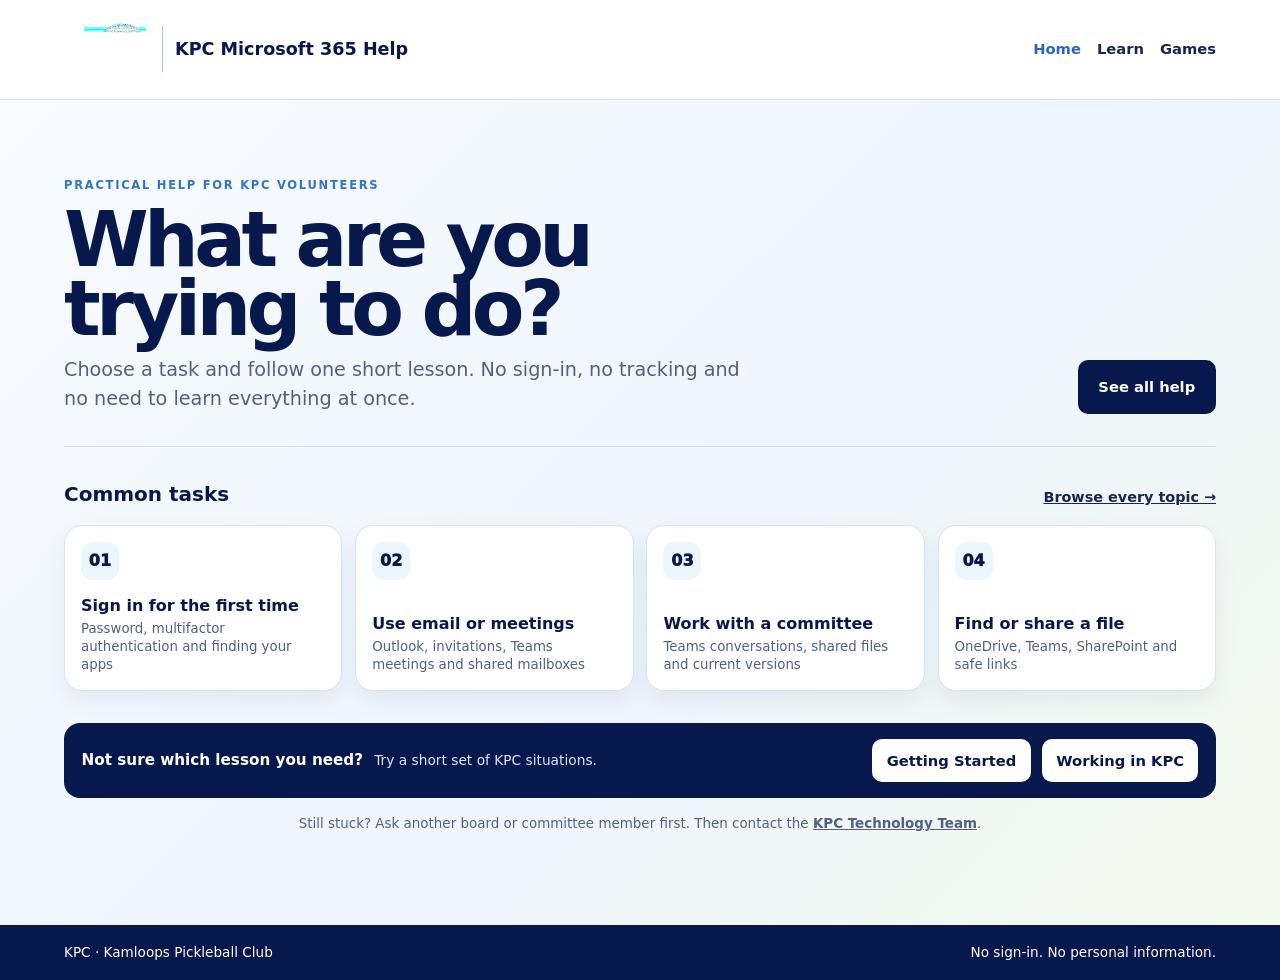
==== index.html @ 62f2fb40 "Replace home page with minimal task-first launchpad" ====
<!doctype html>
<html lang="en">
<head>
  <meta charset="utf-8">
  <meta name="viewport" content="width=device-width, initial-scale=1">
  <meta name="description" content="Practical Microsoft 365 help for KPC board and committee volunteers.">
  <title>KPC Microsoft 365 Help</title>
  <link rel="stylesheet" href="styles.css">
  <link rel="stylesheet" href="header-fix.css">
  <link rel="stylesheet" href="quiz-training.css">
  <link rel="stylesheet" href="home-minimal.css">
</head>
<body class="home-page">
<header class="site-header">
  <a class="brand" href="#top"><span class="brand-logo-wrap"><img class="brand-logo" src="assets/kpc-logo.png" alt="Kamloops Pickleball Club"></span><span class="divider"></span><strong>KPC Microsoft 365 Help</strong></a>
  <nav aria-label="Main navigation"><a class="active" href="#top">Home</a><a href="learn.html">Learn</a><a href="#games">Games</a></nav>
</header>
<main id="top" class="minimal-home">
  <div class="minimal-shell">
    <section class="minimal-hero">
      <div>
        <p class="eyebrow">Practical help for KPC volunteers</p>
        <h1>What are you trying to do?</h1>
        <p class="lead">Choose a task and follow one short lesson. No sign-in, no tracking and no need to learn everything at once.</p>
      </div>
      <a class="button dark" href="learn.html">See all help</a>
    </section>

    <section class="popular-help" aria-labelledby="popularHelpTitle">
      <header class="popular-help-header"><h2 id="popularHelpTitle">Common tasks</h2><a href="learn.html">Browse every topic →</a></header>
      <div class="task-launcher">
        <a class="task-link" href="learn.html#lesson/first-time-m365-sign-in"><span>01</span><span><strong>Sign in for the first time</strong><small>Password, multifactor authentication and finding your apps</small></span></a>
        <a class="task-link" href="learn.html#path/email-meetings"><span>02</span><span><strong>Use email or meetings</strong><small>Outlook, invitations, Teams meetings and shared mailboxes</small></span></a>
        <a class="task-link" href="learn.html#path/committee-work"><span>03</span><span><strong>Work with a committee</strong><small>Teams conversations, shared files and current versions</small></span></a>
        <a class="task-link" href="learn.html#path/files-what-goes-where"><span>04</span><span><strong>Find or share a file</strong><small>OneDrive, Teams, SharePoint and safe links</small></span></a>
      </div>
    </section>

    <section id="games" class="minimal-utility">
      <div><strong>Not sure which lesson you need?</strong><span>Try a short set of KPC situations.</span></div>
      <div><button class="button" data-start-quiz="erne">Getting Started</button><button class="button" data-start-quiz="smash">Working in KPC</button></div>
    </section>

    <p class="minimal-support">Still stuck? Ask another board or committee member first. Then contact the <a href="mailto:ITConsult@kamloopspickleballclub.ca">KPC Technology Team</a>.</p>
  </div>
</main>
<footer><span>KPC · Kamloops Pickleball Club</span><span>No sign-in. No personal information.</span></footer>
<div id="topicGrid" hidden></div>
<dialog id="topicDialog" hidden><button data-close-topic aria-label="Close">×</button><div id="topicContent"></div></dialog>
<dialog id="quizDialog"><button class="close" data-close-quiz aria-label="Close">×</button><div id="quizContent"></div></dialog>
<script src="app.js"></script><script src="quiz-training.js"></script>
</body>
</html>
---- styles.css ----
:root{--navy:#07184d;--blue:#3f95df;--green:#76a836;--yellow:#f0e353;--pale:#f1f6fc;--ink:#162650;--muted:#52617c;--white:#fff;--line:#d9e2ef;--shadow:0 12px 28px rgba(7,24,77,.10);font-family:Inter,ui-sans-serif,system-ui,-apple-system,BlinkMacSystemFont,"Segoe UI",sans-serif}*{box-sizing:border-box}html{scroll-behavior:smooth}body{margin:0;background:var(--pale);color:var(--ink);line-height:1.5}a{color:inherit}button{font:inherit}.site-header{display:flex;align-items:center;justify-content:space-between;gap:1rem;padding:.65rem clamp(1rem,5vw,4rem);background:#fff;border-bottom:1px solid var(--line);position:sticky;top:0;z-index:5}.brand{display:flex;align-items:center;gap:.75rem;text-decoration:none;font-size:1.1rem;color:var(--navy)}.brand-logo-wrap{width:72px;height:58px;display:flex;align-items:center;justify-content:center;overflow:visible}.brand-logo{width:72px;height:58px;object-fit:contain;display:block}.divider{height:34px;width:1px;background:#adc1dc}.site-header nav{display:flex;gap:1rem}.site-header nav a{text-decoration:none;font-size:.92rem;font-weight:750}.site-header nav a.active{color:#2868b7}.hero{display:grid;grid-template-columns:1.35fr .65fr;gap:2rem;align-items:center;padding:clamp(3rem,6vw,5rem) clamp(1.2rem,5vw,4rem);background:linear-gradient(135deg,#f7fafd 0%,#edf4fc 100%)}.compact-hero{min-height:430px}.eyebrow{margin:0 0 .7rem;text-transform:uppercase;letter-spacing:.15em;font-weight:900;font-size:.72rem;color:#3275c4}.hero h1{max-width:760px;margin:0 0 1rem;font-size:clamp(2.5rem,5vw,4.7rem);line-height:.98;letter-spacing:-.045em;color:var(--navy)}.lead{max-width:760px;font-size:1.1rem;color:var(--muted)}.actions{display:flex;flex-wrap:wrap;align-items:center;gap:.8rem;margin-top:1.35rem}.button{border:0;border-radius:10px;padding:.7rem 1rem;font-weight:850;text-decoration:none;display:inline-flex;align-items:center;justify-content:center;cursor:pointer;font-size:.92rem}.button.dark{background:var(--navy);color:white}.button.outline{background:white;border:1px solid var(--navy);color:var(--navy)}.button.light{background:white;color:var(--navy)}.button:disabled{opacity:.55;cursor:not-allowed}.text-link{border:0;background:transparent;padding:.4rem;color:var(--navy);text-decoration:underline;cursor:pointer;font-weight:750}.erne-welcome{display:flex;align-items:center;gap:1rem;padding:1rem 1.2rem 0;border-radius:20px;background:white;border:1px solid var(--line);box-shadow:var(--shadow);overflow:hidden;min-height:220px}.erne-welcome img{width:150px;align-self:flex-end;object-fit:contain}.erne-welcome p{margin:0 0 1.2rem;color:var(--muted)}.section{padding:clamp(3rem,6vw,5rem) clamp(1.2rem,5vw,4rem)}.compact-section{padding-top:3.25rem;padding-bottom:3.25rem}.section.white{background:white}.section-heading{max-width:860px;margin-bottom:1.5rem}.section-heading.centre{text-align:center;margin-left:auto;margin-right:auto}.section-heading h2{margin:.1rem 0 .5rem;font-size:clamp(2rem,3.8vw,3.6rem);line-height:1;color:var(--navy)}.section-heading p:last-child{font-size:1rem;color:var(--muted)}.topic-grid{display:grid;grid-template-columns:repeat(2,minmax(0,1fr));gap:1rem}.topic-card{min-height:170px;padding:1.2rem;border-radius:16px;border:1px solid var(--line);background:white;text-align:left;cursor:pointer;display:flex;flex-direction:column;transition:.18s transform,.18s box-shadow}.topic-card:hover,.topic-card:focus-visible{transform:translateY(-2px);box-shadow:var(--shadow)}.topic-number{width:38px;height:38px;border-radius:50%;display:grid;place-items:center;background:#eef4fb;color:var(--navy);font-weight:900;font-size:.75rem}.topic-card h3{margin:auto 0 .25rem;font-size:1.12rem;line-height:1.15;color:var(--navy)}.topic-card p{margin:0;font-size:.9rem;color:var(--muted)}.game-grid{display:grid;grid-template-columns:1fr 1fr;gap:1rem}.game-card{min-height:260px;border-radius:20px;padding:1.25rem;display:grid;grid-template-columns:145px 1fr;align-items:center;gap:1rem;box-shadow:var(--shadow);overflow:hidden}.erne-game{background:linear-gradient(145deg,#eef9e4,#b7df8f);border:1px solid #8fc65b}.smash-game{background:linear-gradient(145deg,#3459a5,#081b55);color:white;border:1px solid #6b83bf}.character{height:190px;display:flex;align-items:flex-end;justify-content:center;overflow:hidden}.character img{width:145px;height:190px;object-fit:contain;object-position:center bottom}.game-card small{text-transform:uppercase;letter-spacing:.12em;font-weight:850;font-size:.68rem}.game-card h3{font-size:1.65rem;margin:.2rem 0}.game-card p{margin:.25rem 0 1rem;font-size:.95rem}.featured{display:flex;justify-content:space-between;align-items:center;gap:2rem}.featured h2{font-size:clamp(1.8rem,3vw,3rem);margin:.2rem 0;color:var(--navy)}.featured p{max-width:760px;color:var(--muted)}.how-strip{display:flex;align-items:center;justify-content:center;gap:1rem;flex-wrap:wrap;padding:1rem 1.2rem;background:#e8f0f9;color:var(--navy);font-weight:800;font-size:.9rem}.page-hero{padding:clamp(3rem,6vw,5rem) clamp(1.2rem,5vw,4rem);background:linear-gradient(135deg,#f7fafd,#edf4fc)}.page-hero h1{margin:.2rem 0 .7rem;font-size:clamp(2.5rem,5vw,4.8rem);line-height:1;color:var(--navy)}.page-hero p:last-child{max-width:760px;color:var(--muted);font-size:1.08rem}.learning-grid{display:grid;grid-template-columns:repeat(2,minmax(0,1fr));gap:1rem}.learning-card{padding:1.35rem;border:1px solid var(--line);border-radius:18px;background:white;box-shadow:0 8px 20px rgba(7,24,77,.06)}.learning-card>span{display:inline-grid;place-items:center;width:38px;height:38px;border-radius:50%;background:#eef4fb;font-weight:900;font-size:.75rem}.learning-card h2{margin:1rem 0 .35rem;color:var(--navy)}.learning-card p{color:var(--muted);min-height:3rem}.memory-hook{margin:1.25rem 0;padding:1rem;border-radius:12px;background:#f3f8ed;border-left:4px solid var(--green)}.memory-hook p{margin:.35rem 0 0}.full-talk p{margin:0 0 1rem}footer{display:flex;justify-content:space-between;gap:1rem;flex-wrap:wrap;padding:1.1rem clamp(1.2rem,5vw,4rem);background:var(--navy);color:white;font-size:.85rem}dialog{width:min(720px,calc(100vw - 1.5rem));max-height:calc(100vh - 1.5rem);border:0;border-radius:20px;padding:0;box-shadow:0 30px 90px rgba(0,0,0,.35)}dialog::backdrop{background:rgba(4,14,45,.72)}.close{position:absolute;top:.8rem;right:.8rem;width:38px;height:38px;border:0;border-radius:50%;font-size:1.45rem;cursor:pointer}.dialog-body,#topicContent,#quizContent{padding:2rem}.dialog-body h2,#topicContent h2,#quizContent h2{font-size:clamp(1.8rem,3.5vw,3rem);line-height:1;margin:.3rem 2.5rem 1rem 0;color:var(--navy)}.topic-points{padding-left:1.25rem}.topic-points li{margin:.55rem 0}.quiz-top{display:flex;justify-content:space-between;gap:1rem;margin-bottom:1rem;font-weight:800;color:var(--muted);font-size:.9rem}.progress{height:8px;border-radius:999px;background:#e8edf5;overflow:hidden;margin-bottom:1.4rem}.progress span{display:block;height:100%;background:var(--blue)}.question{font-size:1.35rem;font-weight:850;color:var(--navy)}.answers{display:grid;gap:.65rem}.answer{padding:.8rem .9rem;text-align:left;border-radius:12px;border:1px solid var(--line);background:white;cursor:pointer;font-weight:750}.answer:hover{border-color:var(--blue)}.answer.correct{background:#eaf8dc;border-color:var(--green)}.answer.incorrect{background:#fff0ed;border-color:#d85c4a}.feedback{margin-top:1rem;padding:.9rem;border-radius:12px;background:var(--pale)}.next-row{display:flex;justify-content:flex-end;margin-top:1rem}.score{font-size:3.2rem;font-weight:950;color:var(--navy);line-height:1}@media(max-width:900px){.hero{grid-template-columns:1fr}.topic-grid,.learning-grid{grid-template-columns:1fr}.game-grid{grid-template-columns:1fr}}@media(max-width:650px){.site-header nav{display:none}.brand{font-size:1rem}.brand-logo-wrap,.brand-logo{width:62px;height:50px}.hero h1{font-size:2.8rem}.erne-welcome{align-items:flex-end}.erne-welcome img{width:110px}.game-card{grid-template-columns:100px 1fr}.character,.character img{width:100px;height:145px}.featured{align-items:flex-start;flex-direction:column}.dialog-body,#topicContent,#quizContent{padding:1.35rem}}
---- header-fix.css ----
.site-header{min-height:96px;overflow:visible}.brand{min-height:78px;overflow:visible}.brand-logo-wrap{width:86px!important;height:78px!important;min-width:86px;display:grid!important;place-items:center;overflow:visible!important}.brand-logo{width:78px!important;height:78px!important;max-width:none!important;object-fit:contain!important;object-position:center!important;display:block!important;clip-path:none!important}.divider{height:46px}@media(max-width:650px){.site-header{min-height:82px}.brand{min-height:66px}.brand-logo-wrap{width:70px!important;height:64px!important;min-width:70px}.brand-logo{width:64px!important;height:64px!important}}
---- quiz-training.css ----
.training-result,.perfect-result{margin:1.25rem 0;padding:1rem 1.1rem;border-radius:14px;background:#f3f7fc;border:1px solid var(--line)}.perfect-result{background:#eef8e5;border-color:#b9d99b}.training-result h3,.perfect-result h3{margin:0 0 .35rem;color:var(--navy)}.training-result p,.perfect-result p{margin:.2rem 0}.training-links{display:flex;flex-wrap:wrap;gap:.65rem;margin-top:.9rem}.training-link{display:inline-flex;align-items:center;padding:.65rem .85rem;border-radius:10px;background:var(--navy);color:#fff;text-decoration:none;font-weight:800;font-size:.9rem}.training-link:hover,.training-link:focus-visible{transform:translateY(-1px);box-shadow:var(--shadow)}
---- home-minimal.css ----
.minimal-home{min-height:calc(100vh - 140px);background:linear-gradient(135deg,#f8fbff 0%,#eef5fc 58%,#f4faed 100%);padding:clamp(2.5rem,6vw,5.5rem) clamp(1.2rem,5vw,4rem)}.minimal-shell{max-width:1180px;margin:0 auto}.minimal-hero{display:grid;grid-template-columns:minmax(0,1fr) auto;gap:2rem;align-items:end;padding-bottom:2rem;border-bottom:1px solid rgba(7,24,77,.12)}.minimal-hero h1{margin:.15rem 0 .8rem;max-width:760px;color:var(--navy);font-size:clamp(3.2rem,6vw,6.4rem);line-height:.9;letter-spacing:-.06em}.minimal-hero .lead{max-width:680px;margin:0;color:var(--muted);font-size:clamp(1.05rem,1.5vw,1.25rem)}.minimal-hero .button{white-space:nowrap;padding:1rem 1.3rem}.popular-help{padding:2rem 0 1rem}.popular-help-header{display:flex;align-items:end;justify-content:space-between;gap:1rem;margin-bottom:1rem}.popular-help h2{margin:0;color:var(--navy);font-size:1.25rem}.popular-help-header a{font-size:.9rem;font-weight:850}.task-launcher{display:grid;grid-template-columns:repeat(4,minmax(0,1fr));gap:.8rem}.task-link{display:flex;min-height:130px;flex-direction:column;justify-content:space-between;padding:1rem;border:1px solid var(--line);border-radius:18px;background:#fff;text-decoration:none;box-shadow:0 10px 24px rgba(7,24,77,.06);transition:.18s transform,.18s box-shadow,.18s border-color}.task-link:hover,.task-link:focus-visible{transform:translateY(-3px);box-shadow:0 16px 30px rgba(7,24,77,.1);border-color:#7cbce8}.task-link span:first-child{display:grid;place-items:center;width:38px;height:38px;border-radius:12px;background:#edf6fc;color:var(--navy);font-weight:950}.task-link strong{display:block;margin-top:1rem;color:var(--navy);font-size:1rem;line-height:1.2}.task-link small{display:block;margin-top:.35rem;color:var(--muted);line-height:1.35}.minimal-utility{display:flex;align-items:center;justify-content:space-between;gap:1rem;margin-top:1rem;padding:1rem 1.1rem;border-radius:16px;background:#07184d;color:#fff}.minimal-utility div{display:flex;align-items:center;gap:.7rem;flex-wrap:wrap}.minimal-utility strong{font-size:.95rem}.minimal-utility span{color:#dce7ff;font-size:.86rem}.minimal-utility .button{padding:.65rem .9rem;background:#fff;color:#07184d;border-color:#fff}.minimal-support{margin-top:1rem;text-align:center;color:var(--muted);font-size:.84rem}.minimal-support a{font-weight:850}@media(max-width:900px){.minimal-hero{grid-template-columns:1fr;align-items:start}.minimal-hero .button{justify-self:start}.task-launcher{grid-template-columns:repeat(2,minmax(0,1fr))}}@media(max-width:560px){.minimal-home{padding-top:2rem}.minimal-hero h1{font-size:3.5rem}.task-launcher{grid-template-columns:1fr}.task-link{min-height:110px}.minimal-utility{align-items:flex-start;flex-direction:column}.minimal-utility .button{width:100%}}
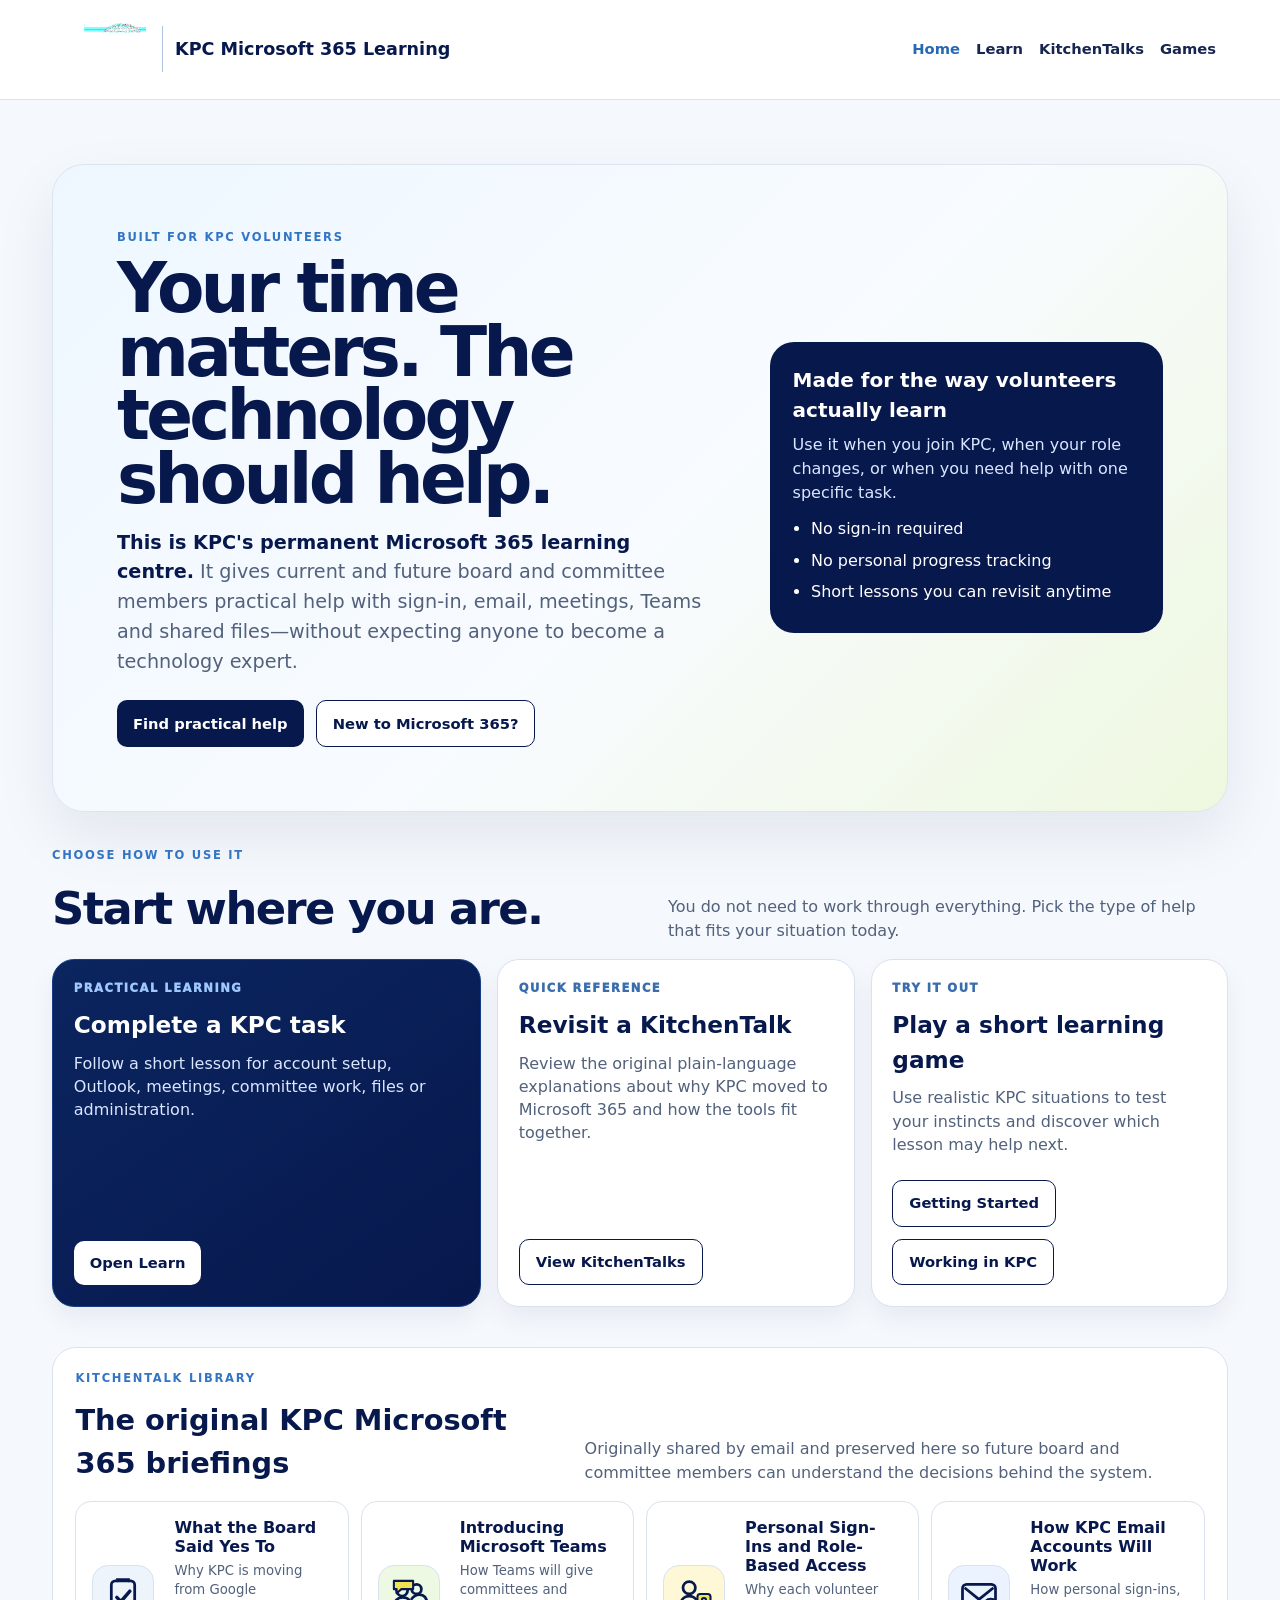
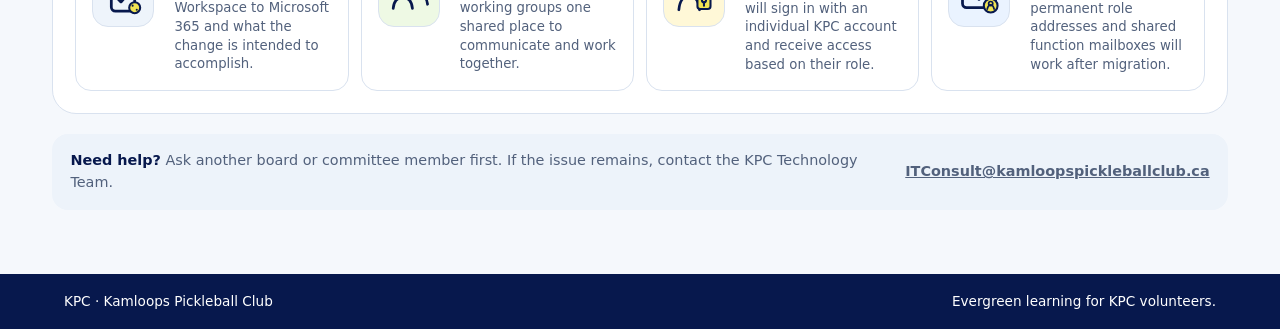
==== commit 81926a0b: "Restore evergreen volunteer-centred home page" ====
--- a/index.html
+++ b/index.html
@@ -3,51 +3,56 @@
 <head>
   <meta charset="utf-8">
   <meta name="viewport" content="width=device-width, initial-scale=1">
-  <meta name="description" content="Practical Microsoft 365 help for KPC board and committee volunteers.">
-  <title>KPC Microsoft 365 Help</title>
+  <meta name="description" content="Evergreen Microsoft 365 learning and support for KPC board and committee volunteers.">
+  <title>KPC Microsoft 365 Learning</title>
   <link rel="stylesheet" href="styles.css">
   <link rel="stylesheet" href="header-fix.css">
+  <link rel="stylesheet" href="icon-styles.css">
   <link rel="stylesheet" href="quiz-training.css">
+  <link rel="stylesheet" href="home-redesign.css">
   <link rel="stylesheet" href="home-minimal.css">
 </head>
-<body class="home-page">
+<body class="home-page evergreen-home">
 <header class="site-header">
-  <a class="brand" href="#top"><span class="brand-logo-wrap"><img class="brand-logo" src="assets/kpc-logo.png" alt="Kamloops Pickleball Club"></span><span class="divider"></span><strong>KPC Microsoft 365 Help</strong></a>
-  <nav aria-label="Main navigation"><a class="active" href="#top">Home</a><a href="learn.html">Learn</a><a href="#games">Games</a></nav>
+  <a class="brand" href="#top"><span class="brand-logo-wrap"><img class="brand-logo" src="assets/kpc-logo.png" alt="Kamloops Pickleball Club"></span><span class="divider"></span><strong>KPC Microsoft 365 Learning</strong></a>
+  <nav aria-label="Main navigation"><a class="active" href="#top">Home</a><a href="learn.html">Learn</a><a href="#kitchen-talks">KitchenTalks</a><a href="#games">Games</a></nav>
 </header>
-<main id="top" class="minimal-home">
-  <div class="minimal-shell">
-    <section class="minimal-hero">
+<main id="top">
+  <div class="evergreen-shell">
+    <section class="volunteer-hero">
       <div>
-        <p class="eyebrow">Practical help for KPC volunteers</p>
-        <h1>What are you trying to do?</h1>
-        <p class="lead">Choose a task and follow one short lesson. No sign-in, no tracking and no need to learn everything at once.</p>
+        <p class="eyebrow">Built for KPC volunteers</p>
+        <h1>Your time matters. The technology should help.</h1>
+        <p class="lead"><strong>This is KPC's permanent Microsoft 365 learning centre.</strong> It gives current and future board and committee members practical help with sign-in, email, meetings, Teams and shared files—without expecting anyone to become a technology expert.</p>
+        <div class="hero-actions"><a class="button dark" href="learn.html">Find practical help</a><a class="button outline" href="learn.html#path/start-here">New to Microsoft 365?</a></div>
       </div>
-      <a class="button dark" href="learn.html">See all help</a>
+      <aside class="volunteer-note">
+        <strong>Made for the way volunteers actually learn</strong>
+        <p>Use it when you join KPC, when your role changes, or when you need help with one specific task.</p>
+        <ul><li>No sign-in required</li><li>No personal progress tracking</li><li>Short lessons you can revisit anytime</li></ul>
+      </aside>
     </section>
 
-    <section class="popular-help" aria-labelledby="popularHelpTitle">
-      <header class="popular-help-header"><h2 id="popularHelpTitle">Common tasks</h2><a href="learn.html">Browse every topic →</a></header>
-      <div class="task-launcher">
-        <a class="task-link" href="learn.html#lesson/first-time-m365-sign-in"><span>01</span><span><strong>Sign in for the first time</strong><small>Password, multifactor authentication and finding your apps</small></span></a>
-        <a class="task-link" href="learn.html#path/email-meetings"><span>02</span><span><strong>Use email or meetings</strong><small>Outlook, invitations, Teams meetings and shared mailboxes</small></span></a>
-        <a class="task-link" href="learn.html#path/committee-work"><span>03</span><span><strong>Work with a committee</strong><small>Teams conversations, shared files and current versions</small></span></a>
-        <a class="task-link" href="learn.html#path/files-what-goes-where"><span>04</span><span><strong>Find or share a file</strong><small>OneDrive, Teams, SharePoint and safe links</small></span></a>
+    <section class="use-it" aria-labelledby="useItTitle">
+      <header class="section-intro"><div><p class="eyebrow">Choose how to use it</p><h2 id="useItTitle">Start where you are.</h2></div><p>You do not need to work through everything. Pick the type of help that fits your situation today.</p></header>
+      <div class="engagement-grid">
+        <article class="engagement-card primary"><span class="card-kicker">Practical learning</span><h3>Complete a KPC task</h3><p>Follow a short lesson for account setup, Outlook, meetings, committee work, files or administration.</p><a class="button light" href="learn.html">Open Learn</a></article>
+        <article class="engagement-card"><span class="card-kicker">Quick reference</span><h3>Revisit a KitchenTalk</h3><p>Review the original plain-language explanations about why KPC moved to Microsoft 365 and how the tools fit together.</p><a class="button outline" href="#kitchen-talks">View KitchenTalks</a></article>
+        <article class="engagement-card" id="games"><span class="card-kicker">Try it out</span><h3>Play a short learning game</h3><p>Use realistic KPC situations to test your instincts and discover which lesson may help next.</p><div class="hero-actions"><button class="button outline" data-start-quiz="erne">Getting Started</button><button class="button outline" data-start-quiz="smash">Working in KPC</button></div></article>
       </div>
     </section>
 
-    <section id="games" class="minimal-utility">
-      <div><strong>Not sure which lesson you need?</strong><span>Try a short set of KPC situations.</span></div>
-      <div><button class="button" data-start-quiz="erne">Getting Started</button><button class="button" data-start-quiz="smash">Working in KPC</button></div>
+    <section id="kitchen-talks" class="talk-library">
+      <header class="library-header"><div><p class="eyebrow">KitchenTalk library</p><h2>The original KPC Microsoft 365 briefings</h2></div><p>Originally shared by email and preserved here so future board and committee members can understand the decisions behind the system.</p></header>
+      <div id="topicGrid" class="topic-grid compact-grid"></div>
     </section>
 
-    <p class="minimal-support">Still stuck? Ask another board or committee member first. Then contact the <a href="mailto:ITConsult@kamloopspickleballclub.ca">KPC Technology Team</a>.</p>
+    <section class="support-line"><span><strong>Need help?</strong> Ask another board or committee member first. If the issue remains, contact the KPC Technology Team.</span><a href="mailto:ITConsult@kamloopspickleballclub.ca">ITConsult@kamloopspickleballclub.ca</a></section>
   </div>
 </main>
-<footer><span>KPC · Kamloops Pickleball Club</span><span>No sign-in. No personal information.</span></footer>
-<div id="topicGrid" hidden></div>
-<dialog id="topicDialog" hidden><button data-close-topic aria-label="Close">×</button><div id="topicContent"></div></dialog>
+<footer><span>KPC · Kamloops Pickleball Club</span><span>Evergreen learning for KPC volunteers.</span></footer>
+<dialog id="topicDialog"><button class="close" data-close-topic aria-label="Close">×</button><div id="topicContent"></div></dialog>
 <dialog id="quizDialog"><button class="close" data-close-quiz aria-label="Close">×</button><div id="quizContent"></div></dialog>
-<script src="app.js"></script><script src="quiz-training.js"></script>
+<script src="app.js"></script><script src="quiz-training.js"></script><script src="icons.js"></script><script src="deep-link.js"></script>
 </body>
 </html>
--- a/icon-styles.css
+++ b/icon-styles.css
@@ -0,0 +1 @@
+.topic-grid{grid-template-columns:repeat(2,minmax(0,1fr));gap:1rem}.topic-card{min-height:132px;padding:1rem 1.1rem;display:grid;grid-template-columns:66px minmax(0,1fr);align-items:center;gap:1rem}.topic-icon{width:62px;height:62px;border-radius:16px;display:grid;place-items:center;background:#eef4fb;color:var(--navy);border:1px solid var(--line);transition:.18s transform,.18s background}.topic-icon svg{width:44px;height:44px;display:block}.topic-copy{display:flex;flex-direction:column;justify-content:center;min-width:0}.topic-copy h3{margin:0 0 .35rem;font-size:1.08rem;line-height:1.2}.topic-copy p{margin:0;line-height:1.45}.topic-card:nth-child(2) .topic-icon{background:#eef9e4}.topic-card:nth-child(3) .topic-icon{background:#fff8d7}.topic-card:nth-child(4) .topic-icon{background:#eaf3ff}.topic-card:hover .topic-icon,.topic-card:focus-visible .topic-icon{transform:scale(1.04);background:#fff7b6}@media(min-width:1400px){.topic-grid{grid-template-columns:repeat(4,minmax(0,1fr))}.topic-card{min-height:190px;grid-template-columns:1fr;grid-template-rows:auto 1fr;align-content:start;gap:.85rem}.topic-icon{width:68px;height:68px}.topic-icon svg{width:48px;height:48px}.topic-copy{justify-content:flex-start}.topic-copy h3{font-size:1.12rem;margin:0 0 .45rem}}@media(max-width:760px){.topic-grid{grid-template-columns:1fr}.topic-card{grid-template-columns:58px minmax(0,1fr);min-height:116px}.topic-icon{width:54px;height:54px;border-radius:14px}.topic-icon svg{width:38px;height:38px}}
--- a/home-redesign.css
+++ b/home-redesign.css
@@ -0,0 +1 @@
+.home-choices{padding-top:3rem}.choice-grid{display:grid;grid-template-columns:repeat(3,minmax(0,1fr));gap:1rem}.choice-grid article{padding:1.4rem;border:1px solid var(--line);border-radius:20px;background:white;box-shadow:0 8px 20px rgba(7,24,77,.06);display:flex;flex-direction:column;align-items:flex-start}.choice-grid article>span{display:grid;place-items:center;width:42px;height:42px;border-radius:50%;background:#eef6fc;color:var(--navy);font-weight:950}.choice-grid h3{margin:1rem 0 .35rem;color:var(--navy);font-size:1.35rem}.choice-grid p{margin:.2rem 0 1rem;color:var(--muted)}.choice-grid .button{margin-top:auto}.start-feature{display:flex;justify-content:space-between;align-items:center;gap:2rem;background:linear-gradient(135deg,#eff9e8,#f8fbff)}.start-feature h2{margin:.15rem 0;color:var(--navy);font-size:clamp(2rem,4vw,3.6rem)}.start-feature p{max-width:760px}.score-details{margin-top:1rem}.score-details summary{cursor:pointer;font-weight:800;color:var(--navy)}.result-section{margin:1rem 0;padding:1rem;border-radius:14px;background:#f3f8ed}.training-result h3{margin:1rem 0 .5rem}@media(max-width:900px){.choice-grid{grid-template-columns:1fr}.start-feature{align-items:flex-start;flex-direction:column}}
--- a/home-minimal.css
+++ b/home-minimal.css
@@ -1 +1 @@
-.minimal-home{min-height:calc(100vh - 140px);background:linear-gradient(135deg,#f8fbff 0%,#eef5fc 58%,#f4faed 100%);padding:clamp(2.5rem,6vw,5.5rem) clamp(1.2rem,5vw,4rem)}.minimal-shell{max-width:1180px;margin:0 auto}.minimal-hero{display:grid;grid-template-columns:minmax(0,1fr) auto;gap:2rem;align-items:end;padding-bottom:2rem;border-bottom:1px solid rgba(7,24,77,.12)}.minimal-hero h1{margin:.15rem 0 .8rem;max-width:760px;color:var(--navy);font-size:clamp(3.2rem,6vw,6.4rem);line-height:.9;letter-spacing:-.06em}.minimal-hero .lead{max-width:680px;margin:0;color:var(--muted);font-size:clamp(1.05rem,1.5vw,1.25rem)}.minimal-hero .button{white-space:nowrap;padding:1rem 1.3rem}.popular-help{padding:2rem 0 1rem}.popular-help-header{display:flex;align-items:end;justify-content:space-between;gap:1rem;margin-bottom:1rem}.popular-help h2{margin:0;color:var(--navy);font-size:1.25rem}.popular-help-header a{font-size:.9rem;font-weight:850}.task-launcher{display:grid;grid-template-columns:repeat(4,minmax(0,1fr));gap:.8rem}.task-link{display:flex;min-height:130px;flex-direction:column;justify-content:space-between;padding:1rem;border:1px solid var(--line);border-radius:18px;background:#fff;text-decoration:none;box-shadow:0 10px 24px rgba(7,24,77,.06);transition:.18s transform,.18s box-shadow,.18s border-color}.task-link:hover,.task-link:focus-visible{transform:translateY(-3px);box-shadow:0 16px 30px rgba(7,24,77,.1);border-color:#7cbce8}.task-link span:first-child{display:grid;place-items:center;width:38px;height:38px;border-radius:12px;background:#edf6fc;color:var(--navy);font-weight:950}.task-link strong{display:block;margin-top:1rem;color:var(--navy);font-size:1rem;line-height:1.2}.task-link small{display:block;margin-top:.35rem;color:var(--muted);line-height:1.35}.minimal-utility{display:flex;align-items:center;justify-content:space-between;gap:1rem;margin-top:1rem;padding:1rem 1.1rem;border-radius:16px;background:#07184d;color:#fff}.minimal-utility div{display:flex;align-items:center;gap:.7rem;flex-wrap:wrap}.minimal-utility strong{font-size:.95rem}.minimal-utility span{color:#dce7ff;font-size:.86rem}.minimal-utility .button{padding:.65rem .9rem;background:#fff;color:#07184d;border-color:#fff}.minimal-support{margin-top:1rem;text-align:center;color:var(--muted);font-size:.84rem}.minimal-support a{font-weight:850}@media(max-width:900px){.minimal-hero{grid-template-columns:1fr;align-items:start}.minimal-hero .button{justify-self:start}.task-launcher{grid-template-columns:repeat(2,minmax(0,1fr))}}@media(max-width:560px){.minimal-home{padding-top:2rem}.minimal-hero h1{font-size:3.5rem}.task-launcher{grid-template-columns:1fr}.task-link{min-height:110px}.minimal-utility{align-items:flex-start;flex-direction:column}.minimal-utility .button{width:100%}}+.evergreen-home{background:#f5f8fc}.evergreen-shell{max-width:1240px;margin:0 auto;padding:clamp(2rem,5vw,4.5rem) clamp(1rem,4vw,2rem)}.volunteer-hero{display:grid;grid-template-columns:minmax(0,1.2fr) minmax(300px,.8fr);gap:clamp(2rem,5vw,4rem);align-items:center;padding:clamp(2rem,5vw,4rem);border-radius:32px;background:linear-gradient(135deg,#eef7ff 0%,#f8fbff 54%,#eef8df 100%);border:1px solid #dbe5f0;box-shadow:0 24px 60px rgba(7,24,77,.08)}.volunteer-hero h1{margin:.2rem 0 1rem;max-width:760px;color:var(--navy);font-size:clamp(3rem,5.4vw,5.8rem);line-height:.92;letter-spacing:-.055em}.volunteer-hero .lead{max-width:760px;margin:0;color:var(--muted);font-size:clamp(1.05rem,1.5vw,1.24rem);line-height:1.55}.volunteer-hero .lead strong{color:var(--navy)}.hero-actions{display:flex;flex-wrap:wrap;gap:.75rem;margin-top:1.5rem}.volunteer-note{padding:1.4rem;border-radius:24px;background:#07184d;color:#fff}.volunteer-note p{margin:0 0 .75rem;color:#dbe6ff;line-height:1.5}.volunteer-note strong{display:block;font-size:1.25rem;margin-bottom:.5rem}.volunteer-note ul{margin:.8rem 0 0;padding-left:1.15rem;color:#fff}.volunteer-note li{margin:.45rem 0}.use-it{padding:2.2rem 0 1rem}.section-intro{display:flex;align-items:end;justify-content:space-between;gap:1rem;margin-bottom:1rem}.section-intro h2{margin:.1rem 0 0;color:var(--navy);font-size:clamp(2rem,3.5vw,3.5rem);letter-spacing:-.035em}.section-intro p:last-child{max-width:560px;margin:0;color:var(--muted)}.engagement-grid{display:grid;grid-template-columns:1.2fr 1fr 1fr;gap:1rem}.engagement-card{display:flex;min-height:210px;flex-direction:column;padding:1.3rem;border-radius:22px;background:#fff;border:1px solid var(--line);box-shadow:0 12px 26px rgba(7,24,77,.06)}.engagement-card.primary{background:linear-gradient(145deg,#0b255f,#07184d);color:#fff;border-color:#173d84}.engagement-card .card-kicker{font-size:.72rem;font-weight:950;text-transform:uppercase;letter-spacing:.13em;color:#3a6dac}.engagement-card.primary .card-kicker{color:#9fc8ff}.engagement-card h3{margin:.65rem 0 .55rem;color:var(--navy);font-size:1.45rem}.engagement-card.primary h3{color:#fff}.engagement-card p{margin:0;color:var(--muted);line-height:1.45}.engagement-card.primary p{color:#dbe6ff}.engagement-card .button{margin-top:auto;align-self:flex-start}.talk-library{margin-top:1.5rem;padding:1.4rem;border-radius:24px;background:#fff;border:1px solid var(--line)}.library-header{display:flex;align-items:end;justify-content:space-between;gap:1rem;margin-bottom:1rem}.library-header h2{margin:.15rem 0 0;color:var(--navy);font-size:1.8rem}.library-header p:last-child{margin:0;color:var(--muted);max-width:620px}.talk-library .topic-grid{grid-template-columns:repeat(4,minmax(0,1fr));gap:.75rem}.talk-library .topic-card{min-height:150px;padding:1rem;border-radius:16px;box-shadow:none;text-align:left}.talk-library .topic-card h3{font-size:1rem}.talk-library .topic-card p{font-size:.83rem;line-height:1.4}.support-line{display:flex;align-items:center;justify-content:space-between;gap:1rem;margin-top:1.25rem;padding:1rem 1.15rem;border-radius:16px;background:#edf3fa;color:var(--muted);font-size:.9rem}.support-line strong{color:var(--navy)}.support-line a{font-weight:850}@media(max-width:980px){.volunteer-hero{grid-template-columns:1fr}.engagement-grid{grid-template-columns:1fr 1fr}.engagement-card.primary{grid-column:1/-1}.talk-library .topic-grid{grid-template-columns:repeat(2,minmax(0,1fr))}.section-intro,.library-header{align-items:flex-start;flex-direction:column}}@media(max-width:620px){.evergreen-shell{padding-top:1rem}.volunteer-hero{padding:1.4rem;border-radius:24px}.volunteer-hero h1{font-size:3.25rem}.engagement-grid{grid-template-columns:1fr}.engagement-card.primary{grid-column:auto}.talk-library .topic-grid{grid-template-columns:1fr}.support-line{align-items:flex-start;flex-direction:column}.hero-actions .button{width:100%;text-align:center}}
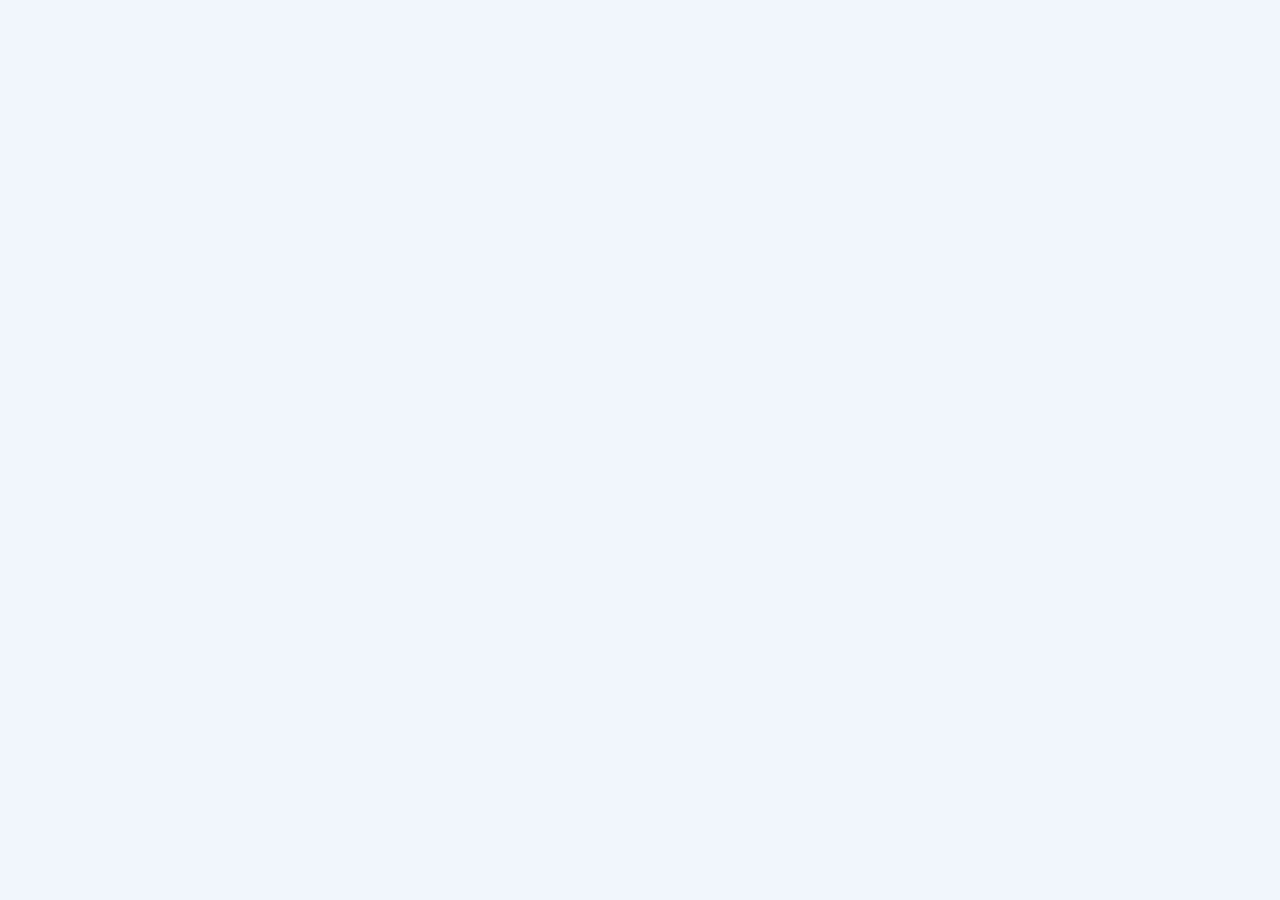
==== commit c7d2e5ab: "Simplify home page navigation and content" ====
--- a/index.html
+++ b/index.html
@@ -9,50 +9,4 @@
   <link rel="stylesheet" href="header-fix.css">
   <link rel="stylesheet" href="icon-styles.css">
   <link rel="stylesheet" href="quiz-training.css">
-  <link rel="stylesheet" href="home-redesign.css">
-  <link rel="stylesheet" href="home-minimal.css">
-</head>
-<body class="home-page evergreen-home">
-<header class="site-header">
-  <a class="brand" href="#top"><span class="brand-logo-wrap"><img class="brand-logo" src="assets/kpc-logo.png" alt="Kamloops Pickleball Club"></span><span class="divider"></span><strong>KPC Microsoft 365 Learning</strong></a>
-  <nav aria-label="Main navigation"><a class="active" href="#top">Home</a><a href="learn.html">Learn</a><a href="#kitchen-talks">KitchenTalks</a><a href="#games">Games</a></nav>
-</header>
-<main id="top">
-  <div class="evergreen-shell">
-    <section class="volunteer-hero">
-      <div>
-        <p class="eyebrow">Built for KPC volunteers</p>
-        <h1>Your time matters. The technology should help.</h1>
-        <p class="lead"><strong>This is KPC's permanent Microsoft 365 learning centre.</strong> It gives current and future board and committee members practical help with sign-in, email, meetings, Teams and shared files—without expecting anyone to become a technology expert.</p>
-        <div class="hero-actions"><a class="button dark" href="learn.html">Find practical help</a><a class="button outline" href="learn.html#path/start-here">New to Microsoft 365?</a></div>
-      </div>
-      <aside class="volunteer-note">
-        <strong>Made for the way volunteers actually learn</strong>
-        <p>Use it when you join KPC, when your role changes, or when you need help with one specific task.</p>
-        <ul><li>No sign-in required</li><li>No personal progress tracking</li><li>Short lessons you can revisit anytime</li></ul>
-      </aside>
-    </section>
-
-    <section class="use-it" aria-labelledby="useItTitle">
-      <header class="section-intro"><div><p class="eyebrow">Choose how to use it</p><h2 id="useItTitle">Start where you are.</h2></div><p>You do not need to work through everything. Pick the type of help that fits your situation today.</p></header>
-      <div class="engagement-grid">
-        <article class="engagement-card primary"><span class="card-kicker">Practical learning</span><h3>Complete a KPC task</h3><p>Follow a short lesson for account setup, Outlook, meetings, committee work, files or administration.</p><a class="button light" href="learn.html">Open Learn</a></article>
-        <article class="engagement-card"><span class="card-kicker">Quick reference</span><h3>Revisit a KitchenTalk</h3><p>Review the original plain-language explanations about why KPC moved to Microsoft 365 and how the tools fit together.</p><a class="button outline" href="#kitchen-talks">View KitchenTalks</a></article>
-        <article class="engagement-card" id="games"><span class="card-kicker">Try it out</span><h3>Play a short learning game</h3><p>Use realistic KPC situations to test your instincts and discover which lesson may help next.</p><div class="hero-actions"><button class="button outline" data-start-quiz="erne">Getting Started</button><button class="button outline" data-start-quiz="smash">Working in KPC</button></div></article>
-      </div>
-    </section>
-
-    <section id="kitchen-talks" class="talk-library">
-      <header class="library-header"><div><p class="eyebrow">KitchenTalk library</p><h2>The original KPC Microsoft 365 briefings</h2></div><p>Originally shared by email and preserved here so future board and committee members can understand the decisions behind the system.</p></header>
-      <div id="topicGrid" class="topic-grid compact-grid"></div>
-    </section>
-
-    <section class="support-line"><span><strong>Need help?</strong> Ask another board or committee member first. If the issue remains, contact the KPC Technology Team.</span><a href="mailto:ITConsult@kamloopspickleballclub.ca">ITConsult@kamloopspickleballclub.ca</a></section>
-  </div>
-</main>
-<footer><span>KPC · Kamloops Pickleball Club</span><span>Evergreen learning for KPC volunteers.</span></footer>
-<dialog id="topicDialog"><button class="close" data-close-topic aria-label="Close">×</button><div id="topicContent"></div></dialog>
-<dialog id="quizDialog"><button class="close" data-close-quiz aria-label="Close">×</button><div id="quizContent"></div></dialog>
-<script src="app.js"></script><script src="quiz-training.js"></script><script src="icons.js"></script><script src="deep-link.js"></script>
-</body>
-</html>+  <link rel="stylesheet" href="home
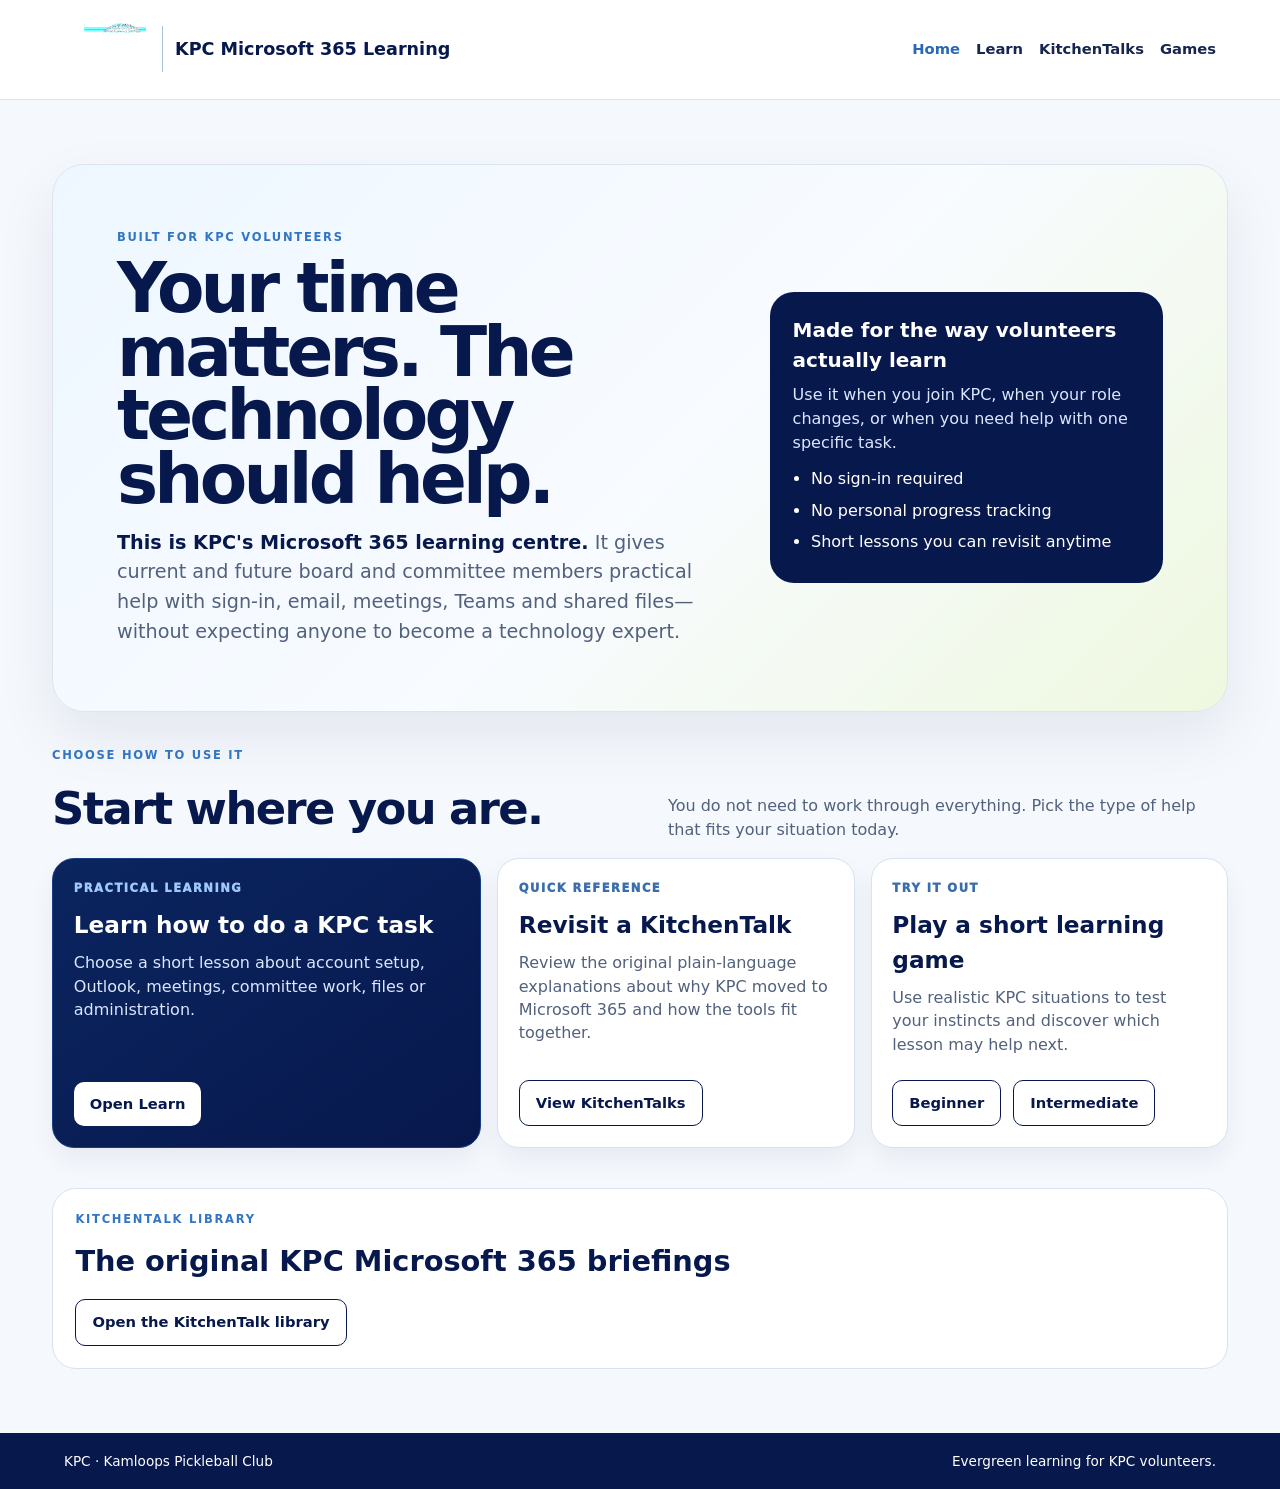
==== commit 40826d29: "Restore and simplify complete home page" ====
--- a/index.html
+++ b/index.html
@@ -9,4 +9,50 @@
   <link rel="stylesheet" href="header-fix.css">
   <link rel="stylesheet" href="icon-styles.css">
   <link rel="stylesheet" href="quiz-training.css">
-  <link rel="stylesheet" href="home+  <link rel="stylesheet" href="home-redesign.css">
+  <link rel="stylesheet" href="home-minimal.css">
+</head>
+<body class="home-page evergreen-home">
+<header class="site-header">
+  <a class="brand" href="#top"><span class="brand-logo-wrap"><img class="brand-logo" src="assets/kpc-logo.png" alt="Kamloops Pickleball Club"></span><span class="divider"></span><strong>KPC Microsoft 365 Learning</strong></a>
+  <nav aria-label="Main navigation"><a class="active" href="#top">Home</a><a href="learn.html">Learn</a><a href="#kitchen-talks">KitchenTalks</a><a href="#games">Games</a></nav>
+</header>
+<main id="top">
+  <div class="evergreen-shell">
+    <section class="volunteer-hero">
+      <div>
+        <p class="eyebrow">Built for KPC volunteers</p>
+        <h1>Your time matters. The technology should help.</h1>
+        <p class="lead"><strong>This is KPC's Microsoft 365 learning centre.</strong> It gives current and future board and committee members practical help with sign-in, email, meetings, Teams and shared files—without expecting anyone to become a technology expert.</p>
+      </div>
+      <aside class="volunteer-note">
+        <strong>Made for the way volunteers actually learn</strong>
+        <p>Use it when you join KPC, when your role changes, or when you need help with one specific task.</p>
+        <ul><li>No sign-in required</li><li>No personal progress tracking</li><li>Short lessons you can revisit anytime</li></ul>
+      </aside>
+    </section>
+
+    <section class="use-it" aria-labelledby="useItTitle">
+      <header class="section-intro"><div><p class="eyebrow">Choose how to use it</p><h2 id="useItTitle">Start where you are.</h2></div><p>You do not need to work through everything. Pick the type of help that fits your situation today.</p></header>
+      <div class="engagement-grid">
+        <article class="engagement-card primary"><span class="card-kicker">Practical learning</span><h3>Learn how to do a KPC task</h3><p>Choose a short lesson about account setup, Outlook, meetings, committee work, files or administration.</p><a class="button light" href="learn.html">Open Learn</a></article>
+        <article class="engagement-card"><span class="card-kicker">Quick reference</span><h3>Revisit a KitchenTalk</h3><p>Review the original plain-language explanations about why KPC moved to Microsoft 365 and how the tools fit together.</p><a class="button outline" href="#kitchen-talks">View KitchenTalks</a></article>
+        <article class="engagement-card" id="games"><span class="card-kicker">Try it out</span><h3>Play a short learning game</h3><p>Use realistic KPC situations to test your instincts and discover which lesson may help next.</p><div class="hero-actions"><button class="button outline" data-start-quiz="erne">Beginner</button><button class="button outline" data-start-quiz="smash">Intermediate</button></div></article>
+      </div>
+    </section>
+
+    <section id="kitchen-talks" class="talk-library">
+      <header class="library-header"><div><p class="eyebrow">KitchenTalk library</p><h2>The original KPC Microsoft 365 briefings</h2></div></header>
+      <details class="kitchen-talk-details">
+        <summary class="button outline">Open the KitchenTalk library</summary>
+        <div id="topicGrid" class="topic-grid compact-grid"></div>
+      </details>
+    </section>
+  </div>
+</main>
+<footer><span>KPC · Kamloops Pickleball Club</span><span>Evergreen learning for KPC volunteers.</span></footer>
+<dialog id="topicDialog"><button class="close" data-close-topic aria-label="Close">×</button><div id="topicContent"></div></dialog>
+<dialog id="quizDialog"><button class="close" data-close-quiz aria-label="Close">×</button><div id="quizContent"></div></dialog>
+<script src="app.js"></script><script src="quiz-training.js"></script><script src="icons.js"></script><script src="deep-link.js"></script>
+</body>
+</html>
--- a/home-redesign.css
+++ b/home-redesign.css
@@ -0,0 +1 @@
+.home-choices{padding-top:3rem}.choice-grid{display:grid;grid-template-columns:repeat(3,minmax(0,1fr));gap:1rem}.choice-grid article{padding:1.4rem;border:1px solid var(--line);border-radius:20px;background:white;box-shadow:0 8px 20px rgba(7,24,77,.06);display:flex;flex-direction:column;align-items:flex-start}.choice-grid article>span{display:grid;place-items:center;width:42px;height:42px;border-radius:50%;background:#eef6fc;color:var(--navy);font-weight:950}.choice-grid h3{margin:1rem 0 .35rem;color:var(--navy);font-size:1.35rem}.choice-grid p{margin:.2rem 0 1rem;color:var(--muted)}.choice-grid .button{margin-top:auto}.start-feature{display:flex;justify-content:space-between;align-items:center;gap:2rem;background:linear-gradient(135deg,#eff9e8,#f8fbff)}.start-feature h2{margin:.15rem 0;color:var(--navy);font-size:clamp(2rem,4vw,3.6rem)}.start-feature p{max-width:760px}.score-details{margin-top:1rem}.score-details summary{cursor:pointer;font-weight:800;color:var(--navy)}.result-section{margin:1rem 0;padding:1rem;border-radius:14px;background:#f3f8ed}.training-result h3{margin:1rem 0 .5rem}@media(max-width:900px){.choice-grid{grid-template-columns:1fr}.start-feature{align-items:flex-start;flex-direction:column}}
--- a/home-minimal.css
+++ b/home-minimal.css
@@ -0,0 +1 @@
+.evergreen-home{background:#f5f8fc}.evergreen-shell{max-width:1240px;margin:0 auto;padding:clamp(2rem,5vw,4.5rem) clamp(1rem,4vw,2rem)}.volunteer-hero{display:grid;grid-template-columns:minmax(0,1.2fr) minmax(300px,.8fr);gap:clamp(2rem,5vw,4rem);align-items:center;padding:clamp(2rem,5vw,4rem);border-radius:32px;background:linear-gradient(135deg,#eef7ff 0%,#f8fbff 54%,#eef8df 100%);border:1px solid #dbe5f0;box-shadow:0 24px 60px rgba(7,24,77,.08)}.volunteer-hero h1{margin:.2rem 0 1rem;max-width:760px;color:var(--navy);font-size:clamp(3rem,5.4vw,5.8rem);line-height:.92;letter-spacing:-.055em}.volunteer-hero .lead{max-width:760px;margin:0;color:var(--muted);font-size:clamp(1.05rem,1.5vw,1.24rem);line-height:1.55}.volunteer-hero .lead strong{color:var(--navy)}.hero-actions{display:flex;flex-wrap:wrap;gap:.75rem;margin-top:1.5rem}.volunteer-note{padding:1.4rem;border-radius:24px;background:#07184d;color:#fff}.volunteer-note p{margin:0 0 .75rem;color:#dbe6ff;line-height:1.5}.volunteer-note strong{display:block;font-size:1.25rem;margin-bottom:.5rem}.volunteer-note ul{margin:.8rem 0 0;padding-left:1.15rem;color:#fff}.volunteer-note li{margin:.45rem 0}.use-it{padding:2.2rem 0 1rem}.section-intro{display:flex;align-items:end;justify-content:space-between;gap:1rem;margin-bottom:1rem}.section-intro h2{margin:.1rem 0 0;color:var(--navy);font-size:clamp(2rem,3.5vw,3.5rem);letter-spacing:-.035em}.section-intro p:last-child{max-width:560px;margin:0;color:var(--muted)}.engagement-grid{display:grid;grid-template-columns:1.2fr 1fr 1fr;gap:1rem}.engagement-card{display:flex;min-height:210px;flex-direction:column;padding:1.3rem;border-radius:22px;background:#fff;border:1px solid var(--line);box-shadow:0 12px 26px rgba(7,24,77,.06)}.engagement-card.primary{background:linear-gradient(145deg,#0b255f,#07184d);color:#fff;border-color:#173d84}.engagement-card .card-kicker{font-size:.72rem;font-weight:950;text-transform:uppercase;letter-spacing:.13em;color:#3a6dac}.engagement-card.primary .card-kicker{color:#9fc8ff}.engagement-card h3{margin:.65rem 0 .55rem;color:var(--navy);font-size:1.45rem}.engagement-card.primary h3{color:#fff}.engagement-card p{margin:0;color:var(--muted);line-height:1.45}.engagement-card.primary p{color:#dbe6ff}.engagement-card .button{margin-top:auto;align-self:flex-start}.talk-library{margin-top:1.5rem;padding:1.4rem;border-radius:24px;background:#fff;border:1px solid var(--line)}.library-header{display:flex;align-items:end;justify-content:space-between;gap:1rem;margin-bottom:1rem}.library-header h2{margin:.15rem 0 0;color:var(--navy);font-size:1.8rem}.library-header p:last-child{margin:0;color:var(--muted);max-width:620px}.talk-library .topic-grid{grid-template-columns:repeat(4,minmax(0,1fr));gap:.75rem}.talk-library .topic-card{min-height:150px;padding:1rem;border-radius:16px;box-shadow:none;text-align:left}.talk-library .topic-card h3{font-size:1rem}.talk-library .topic-card p{font-size:.83rem;line-height:1.4}.support-line{display:flex;align-items:center;justify-content:space-between;gap:1rem;margin-top:1.25rem;padding:1rem 1.15rem;border-radius:16px;background:#edf3fa;color:var(--muted);font-size:.9rem}.support-line strong{color:var(--navy)}.support-line a{font-weight:850}@media(max-width:980px){.volunteer-hero{grid-template-columns:1fr}.engagement-grid{grid-template-columns:1fr 1fr}.engagement-card.primary{grid-column:1/-1}.talk-library .topic-grid{grid-template-columns:repeat(2,minmax(0,1fr))}.section-intro,.library-header{align-items:flex-start;flex-direction:column}}@media(max-width:620px){.evergreen-shell{padding-top:1rem}.volunteer-hero{padding:1.4rem;border-radius:24px}.volunteer-hero h1{font-size:3.25rem}.engagement-grid{grid-template-columns:1fr}.engagement-card.primary{grid-column:auto}.talk-library .topic-grid{grid-template-columns:1fr}.support-line{align-items:flex-start;flex-direction:column}.hero-actions .button{width:100%;text-align:center}}
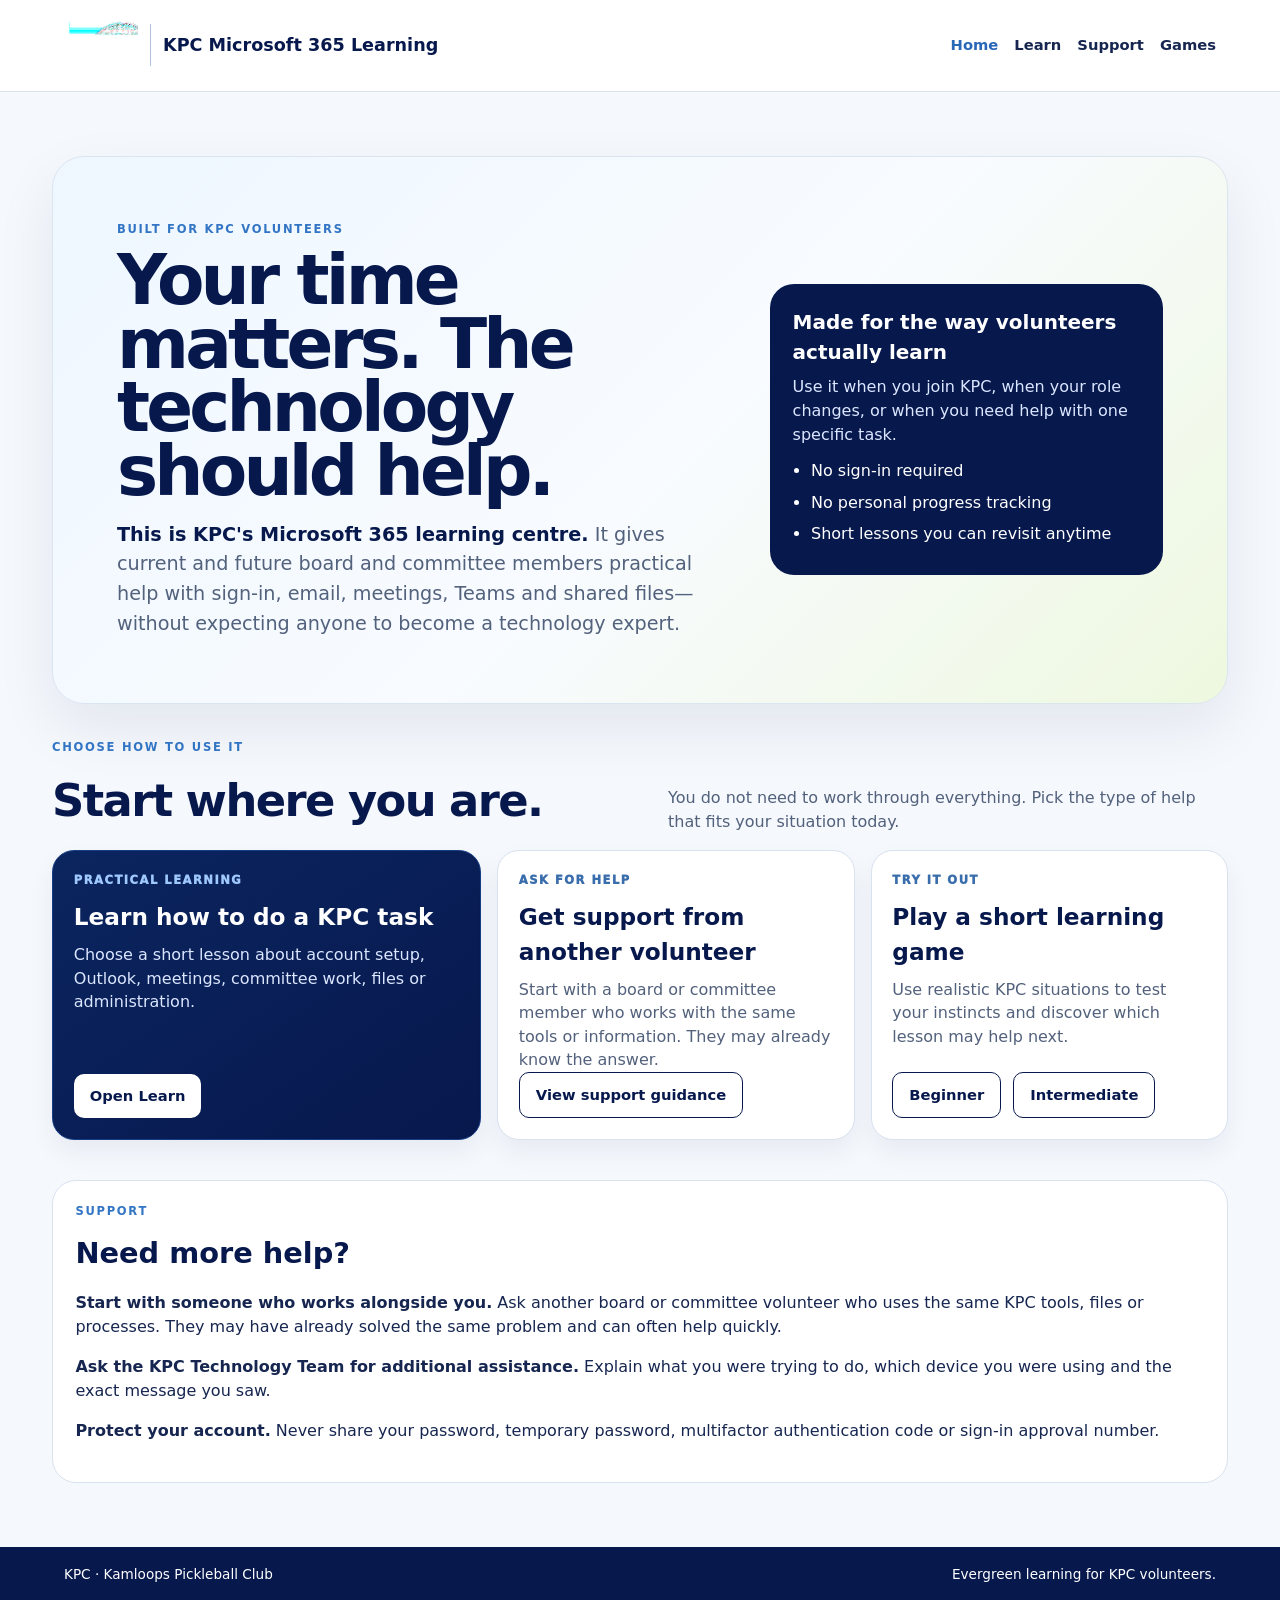
==== commit 9bbe1e53: "Replace KitchenTalk library block with volunteer support guidance" ====
--- a/index.html
+++ b/index.html
@@ -15,7 +15,7 @@
 <body class="home-page evergreen-home">
 <header class="site-header">
   <a class="brand" href="#top"><span class="brand-logo-wrap"><img class="brand-logo" src="assets/kpc-logo.png" alt="Kamloops Pickleball Club"></span><span class="divider"></span><strong>KPC Microsoft 365 Learning</strong></a>
-  <nav aria-label="Main navigation"><a class="active" href="#top">Home</a><a href="learn.html">Learn</a><a href="#kitchen-talks">KitchenTalks</a><a href="#games">Games</a></nav>
+  <nav aria-label="Main navigation"><a class="active" href="#top">Home</a><a href="learn.html">Learn</a><a href="#support">Support</a><a href="#games">Games</a></nav>
 </header>
 <main id="top">
   <div class="evergreen-shell">
@@ -36,17 +36,24 @@
       <header class="section-intro"><div><p class="eyebrow">Choose how to use it</p><h2 id="useItTitle">Start where you are.</h2></div><p>You do not need to work through everything. Pick the type of help that fits your situation today.</p></header>
       <div class="engagement-grid">
         <article class="engagement-card primary"><span class="card-kicker">Practical learning</span><h3>Learn how to do a KPC task</h3><p>Choose a short lesson about account setup, Outlook, meetings, committee work, files or administration.</p><a class="button light" href="learn.html">Open Learn</a></article>
-        <article class="engagement-card"><span class="card-kicker">Quick reference</span><h3>Revisit a KitchenTalk</h3><p>Review the original plain-language explanations about why KPC moved to Microsoft 365 and how the tools fit together.</p><a class="button outline" href="#kitchen-talks">View KitchenTalks</a></article>
+        <article class="engagement-card"><span class="card-kicker">Ask for help</span><h3>Get support from another volunteer</h3><p>Start with a board or committee member who works with the same tools or information. They may already know the answer.</p><a class="button outline" href="#support">View support guidance</a></article>
         <article class="engagement-card" id="games"><span class="card-kicker">Try it out</span><h3>Play a short learning game</h3><p>Use realistic KPC situations to test your instincts and discover which lesson may help next.</p><div class="hero-actions"><button class="button outline" data-start-quiz="erne">Beginner</button><button class="button outline" data-start-quiz="smash">Intermediate</button></div></article>
       </div>
     </section>
 
-    <section id="kitchen-talks" class="talk-library">
-      <header class="library-header"><div><p class="eyebrow">KitchenTalk library</p><h2>The original KPC Microsoft 365 briefings</h2></div></header>
-      <details class="kitchen-talk-details">
-        <summary class="button outline">Open the KitchenTalk library</summary>
-        <div id="topicGrid" class="topic-grid compact-grid"></div>
-      </details>
+    <section id="support" class="talk-library support-section">
+      <header class="library-header">
+        <div>
+          <p class="eyebrow">Support</p>
+          <h2>Need more help?</h2>
+        </div>
+      </header>
+      <div class="support-guidance">
+        <p><strong>Start with someone who works alongside you.</strong> Ask another board or committee volunteer who uses the same KPC tools, files or processes. They may have already solved the same problem and can often help quickly.</p>
+        <p><strong>Ask the KPC Technology Team for additional assistance.</strong> Explain what you were trying to do, which device you were using and the exact message you saw.</p>
+        <p><strong>Protect your account.</strong> Never share your password, temporary password, multifactor authentication code or sign-in approval number.</p>
+      </div>
+      <div id="topicGrid" hidden></div>
     </section>
   </div>
 </main>
--- a/header-fix.css
+++ b/header-fix.css
@@ -1 +1 @@
-.site-header{min-height:96px;overflow:visible}.brand{min-height:78px;overflow:visible}.brand-logo-wrap{width:86px!important;height:78px!important;min-width:86px;display:grid!important;place-items:center;overflow:visible!important}.brand-logo{width:78px!important;height:78px!important;max-width:none!important;object-fit:contain!important;object-position:center!important;display:block!important;clip-path:none!important}.divider{height:46px}@media(max-width:650px){.site-header{min-height:82px}.brand{min-height:66px}.brand-logo-wrap{width:70px!important;height:64px!important;min-width:70px}.brand-logo{width:64px!important;height:64px!important}}+.site-header{min-height:88px;overflow:visible}.brand{min-height:70px;overflow:visible;gap:12px}.brand-logo-wrap{width:74px!important;height:66px!important;min-width:74px;display:grid!important;place-items:center;overflow:hidden!important}.brand-logo{width:92px!important;height:92px!important;max-width:none!important;object-fit:contain!important;object-position:center!important;display:block!important;clip-path:none!important;transform:scale(1.18)}.divider{height:42px}@media(max-width:650px){.site-header{min-height:76px}.brand{min-height:60px}.brand-logo-wrap{width:62px!important;height:56px!important;min-width:62px}.brand-logo{width:78px!important;height:78px!important}}
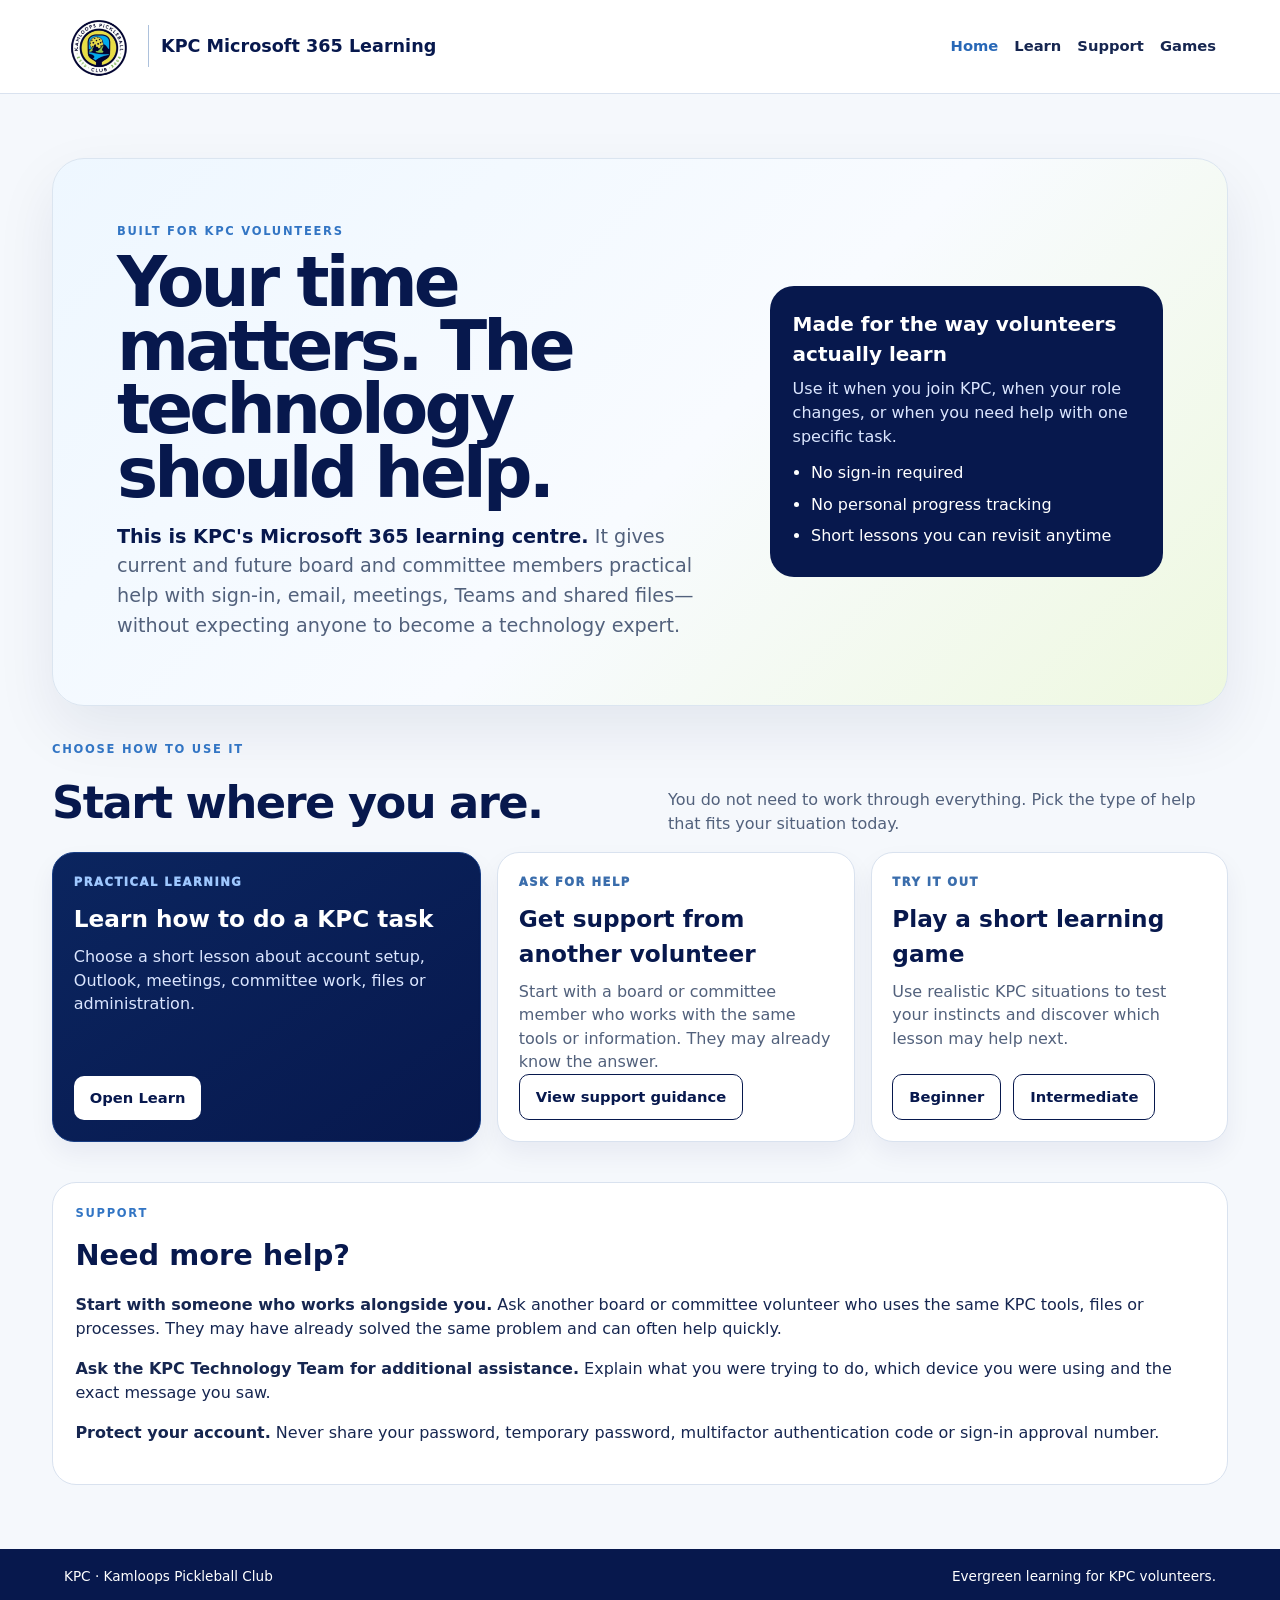
==== commit 742b0b97: "Use new KPC header logo" ====
--- a/index.html
+++ b/index.html
@@ -14,7 +14,7 @@
 </head>
 <body class="home-page evergreen-home">
 <header class="site-header">
-  <a class="brand" href="#top"><span class="brand-logo-wrap"><img class="brand-logo" src="assets/kpc-logo.png" alt="Kamloops Pickleball Club"></span><span class="divider"></span><strong>KPC Microsoft 365 Learning</strong></a>
+  <a class="brand" href="#top"><span class="brand-logo-wrap"><img class="brand-logo" src="assets/KPC Logo Background Removed.png" alt="Kamloops Pickleball Club"></span><span class="divider"></span><strong>KPC Microsoft 365 Learning</strong></a>
   <nav aria-label="Main navigation"><a class="active" href="#top">Home</a><a href="learn.html">Learn</a><a href="#support">Support</a><a href="#games">Games</a></nav>
 </header>
 <main id="top">
--- a/header-fix.css
+++ b/header-fix.css
@@ -1 +1 @@
-.site-header{min-height:88px;overflow:visible}.brand{min-height:70px;overflow:visible;gap:12px}.brand-logo-wrap{width:74px!important;height:66px!important;min-width:74px;display:grid!important;place-items:center;overflow:hidden!important}.brand-logo{width:92px!important;height:92px!important;max-width:none!important;object-fit:contain!important;object-position:center!important;display:block!important;clip-path:none!important;transform:scale(1.18)}.divider{height:42px}@media(max-width:650px){.site-header{min-height:76px}.brand{min-height:60px}.brand-logo-wrap{width:62px!important;height:56px!important;min-width:62px}.brand-logo{width:78px!important;height:78px!important}}+.site-header{min-height:88px;overflow:visible}.brand{min-height:70px;overflow:visible;gap:12px}.brand-logo-wrap{width:72px;height:72px;min-width:72px;display:flex;align-items:center;justify-content:center;overflow:visible}.brand-logo{width:68px;height:68px;max-width:100%;object-fit:contain;object-position:center;display:block;transform:none;clip-path:none}.divider{height:42px}@media(max-width:650px){.site-header{min-height:76px}.brand{min-height:60px}.brand-logo-wrap{width:58px;height:58px;min-width:58px}.brand-logo{width:54px;height:54px}}
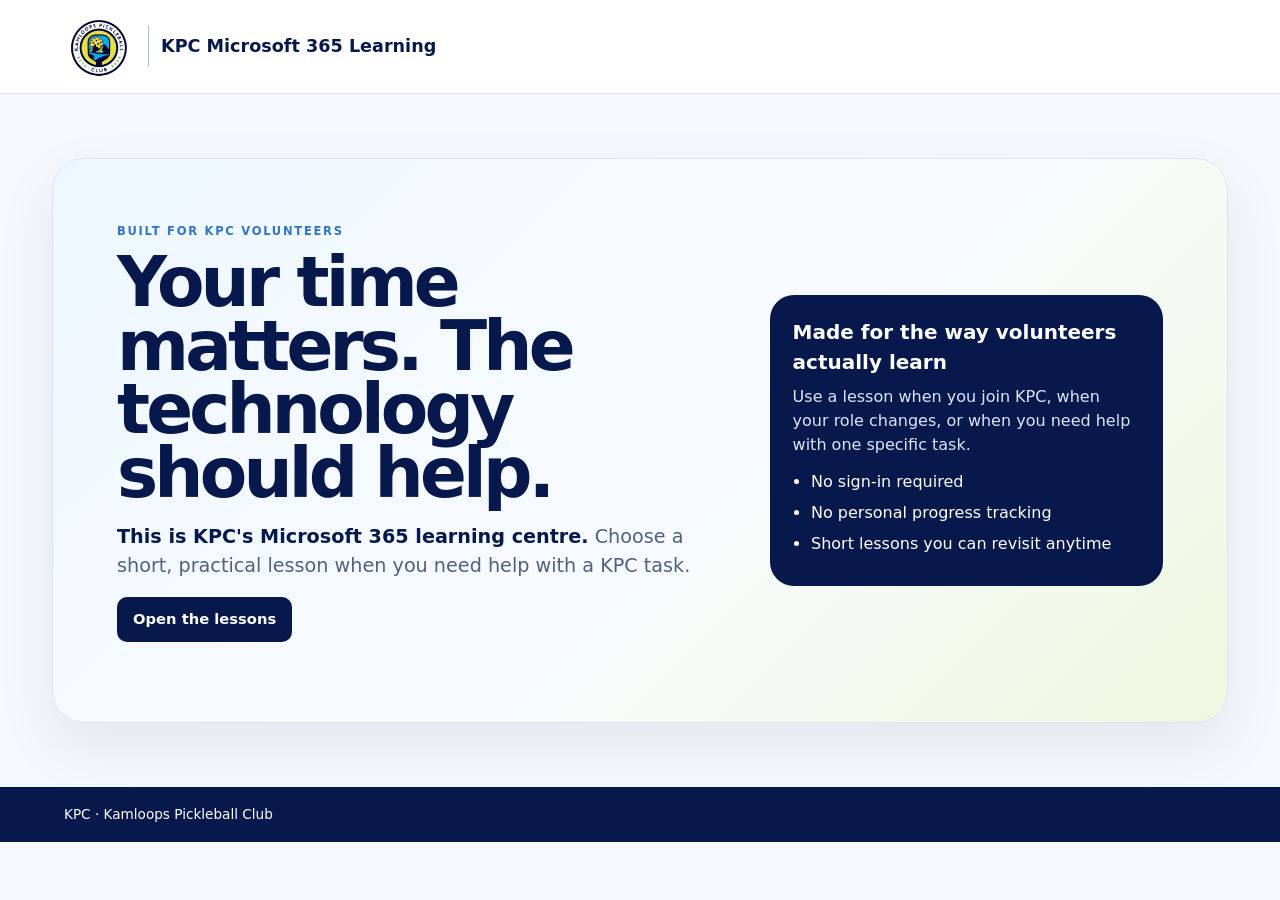
==== commit 276ec176: "Simplify home page to learning only" ====
--- a/index.html
+++ b/index.html
@@ -3,19 +3,16 @@
 <head>
   <meta charset="utf-8">
   <meta name="viewport" content="width=device-width, initial-scale=1">
-  <meta name="description" content="Evergreen Microsoft 365 learning and support for KPC board and committee volunteers.">
+  <meta name="description" content="Microsoft 365 learning for KPC board and committee volunteers.">
   <title>KPC Microsoft 365 Learning</title>
   <link rel="stylesheet" href="styles.css">
   <link rel="stylesheet" href="header-fix.css">
-  <link rel="stylesheet" href="icon-styles.css">
-  <link rel="stylesheet" href="quiz-training.css">
   <link rel="stylesheet" href="home-redesign.css">
   <link rel="stylesheet" href="home-minimal.css">
 </head>
 <body class="home-page evergreen-home">
 <header class="site-header">
-  <a class="brand" href="#top"><span class="brand-logo-wrap"><img class="brand-logo" src="assets/KPC Logo Background Removed.png" alt="Kamloops Pickleball Club"></span><span class="divider"></span><strong>KPC Microsoft 365 Learning</strong></a>
-  <nav aria-label="Main navigation"><a class="active" href="#top">Home</a><a href="learn.html">Learn</a><a href="#support">Support</a><a href="#games">Games</a></nav>
+  <a class="brand" href="index.html"><span class="brand-logo-wrap"><img class="brand-logo" src="assets/KPC Logo Background Removed.png" alt="Kamloops Pickleball Club"></span><span class="divider"></span><strong>KPC Microsoft 365 Learning</strong></a>
 </header>
 <main id="top">
   <div class="evergreen-shell">
@@ -23,43 +20,17 @@
       <div>
         <p class="eyebrow">Built for KPC volunteers</p>
         <h1>Your time matters. The technology should help.</h1>
-        <p class="lead"><strong>This is KPC's Microsoft 365 learning centre.</strong> It gives current and future board and committee members practical help with sign-in, email, meetings, Teams and shared files—without expecting anyone to become a technology expert.</p>
+        <p class="lead"><strong>This is KPC's Microsoft 365 learning centre.</strong> Choose a short, practical lesson when you need help with a KPC task.</p>
+        <p><a class="button dark" href="learn.html">Open the lessons</a></p>
       </div>
       <aside class="volunteer-note">
         <strong>Made for the way volunteers actually learn</strong>
-        <p>Use it when you join KPC, when your role changes, or when you need help with one specific task.</p>
+        <p>Use a lesson when you join KPC, when your role changes, or when you need help with one specific task.</p>
         <ul><li>No sign-in required</li><li>No personal progress tracking</li><li>Short lessons you can revisit anytime</li></ul>
       </aside>
     </section>
-
-    <section class="use-it" aria-labelledby="useItTitle">
-      <header class="section-intro"><div><p class="eyebrow">Choose how to use it</p><h2 id="useItTitle">Start where you are.</h2></div><p>You do not need to work through everything. Pick the type of help that fits your situation today.</p></header>
-      <div class="engagement-grid">
-        <article class="engagement-card primary"><span class="card-kicker">Practical learning</span><h3>Learn how to do a KPC task</h3><p>Choose a short lesson about account setup, Outlook, meetings, committee work, files or administration.</p><a class="button light" href="learn.html">Open Learn</a></article>
-        <article class="engagement-card"><span class="card-kicker">Ask for help</span><h3>Get support from another volunteer</h3><p>Start with a board or committee member who works with the same tools or information. They may already know the answer.</p><a class="button outline" href="#support">View support guidance</a></article>
-        <article class="engagement-card" id="games"><span class="card-kicker">Try it out</span><h3>Play a short learning game</h3><p>Use realistic KPC situations to test your instincts and discover which lesson may help next.</p><div class="hero-actions"><button class="button outline" data-start-quiz="erne">Beginner</button><button class="button outline" data-start-quiz="smash">Intermediate</button></div></article>
-      </div>
-    </section>
-
-    <section id="support" class="talk-library support-section">
-      <header class="library-header">
-        <div>
-          <p class="eyebrow">Support</p>
-          <h2>Need more help?</h2>
-        </div>
-      </header>
-      <div class="support-guidance">
-        <p><strong>Start with someone who works alongside you.</strong> Ask another board or committee volunteer who uses the same KPC tools, files or processes. They may have already solved the same problem and can often help quickly.</p>
-        <p><strong>Ask the KPC Technology Team for additional assistance.</strong> Explain what you were trying to do, which device you were using and the exact message you saw.</p>
-        <p><strong>Protect your account.</strong> Never share your password, temporary password, multifactor authentication code or sign-in approval number.</p>
-      </div>
-      <div id="topicGrid" hidden></div>
-    </section>
   </div>
 </main>
-<footer><span>KPC · Kamloops Pickleball Club</span><span>Evergreen learning for KPC volunteers.</span></footer>
-<dialog id="topicDialog"><button class="close" data-close-topic aria-label="Close">×</button><div id="topicContent"></div></dialog>
-<dialog id="quizDialog"><button class="close" data-close-quiz aria-label="Close">×</button><div id="quizContent"></div></dialog>
-<script src="app.js"></script><script src="quiz-training.js"></script><script src="icons.js"></script><script src="deep-link.js"></script>
+<footer><span>KPC · Kamloops Pickleball Club</span></footer>
 </body>
 </html>
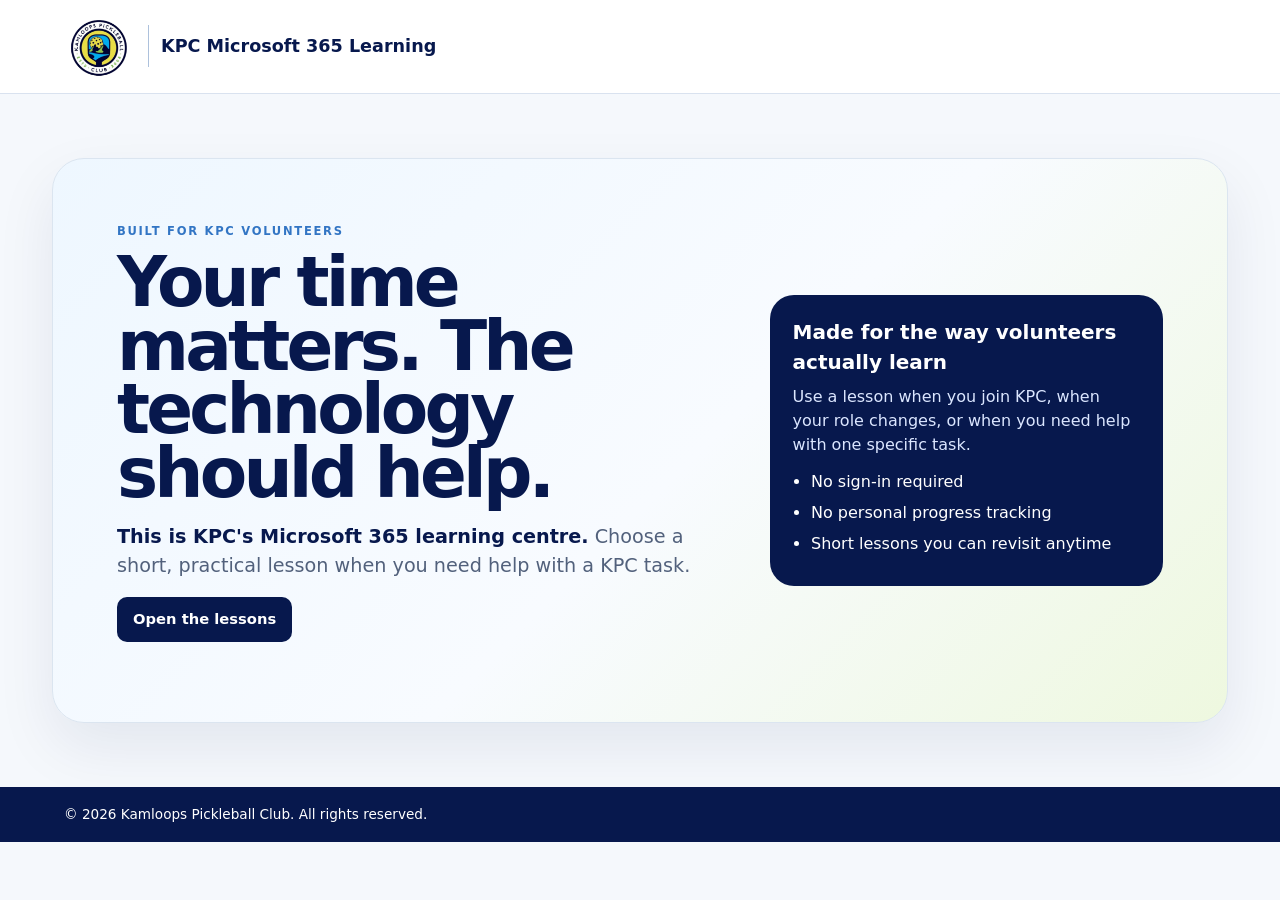
==== commit 525be077: "Update site copyright footer" ====
--- a/index.html
+++ b/index.html
@@ -31,6 +31,6 @@
     </section>
   </div>
 </main>
-<footer><span>KPC · Kamloops Pickleball Club</span></footer>
+<footer><span>© 2026 Kamloops Pickleball Club. All rights reserved.</span></footer>
 </body>
 </html>
